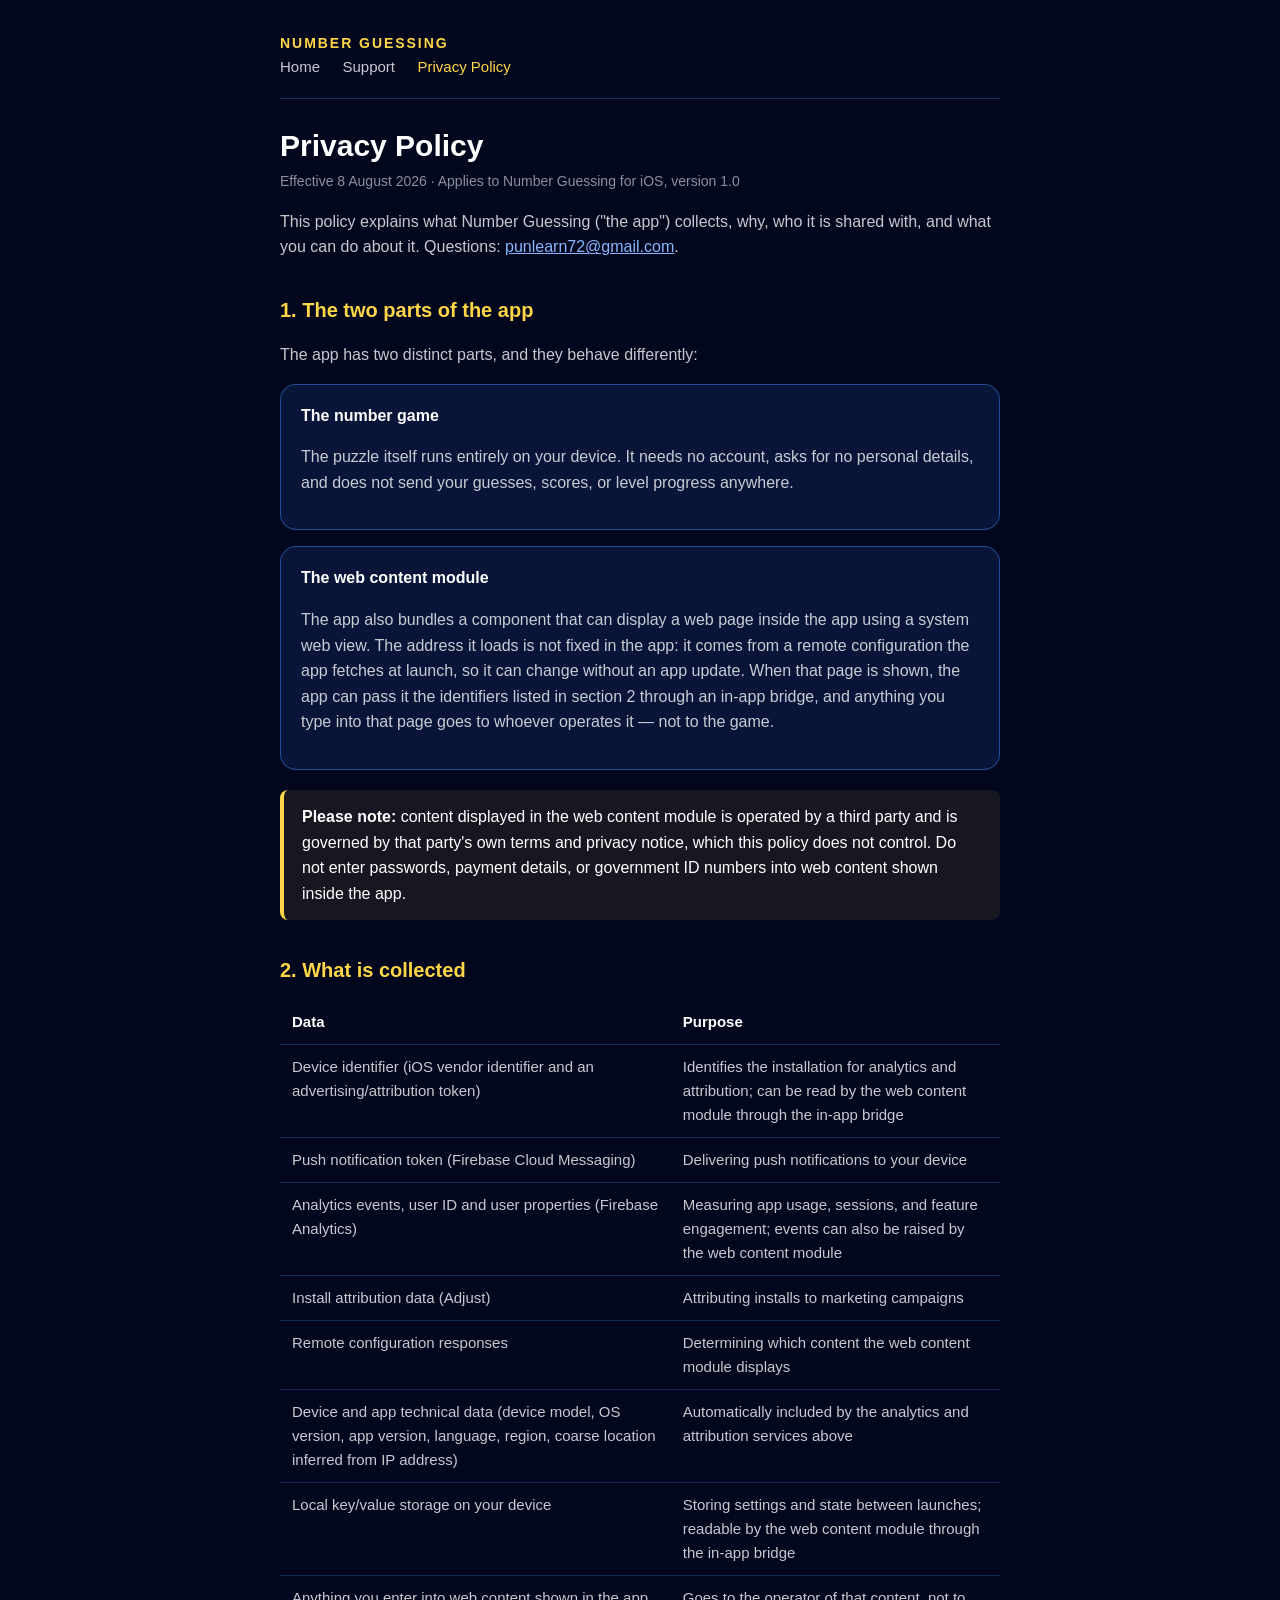
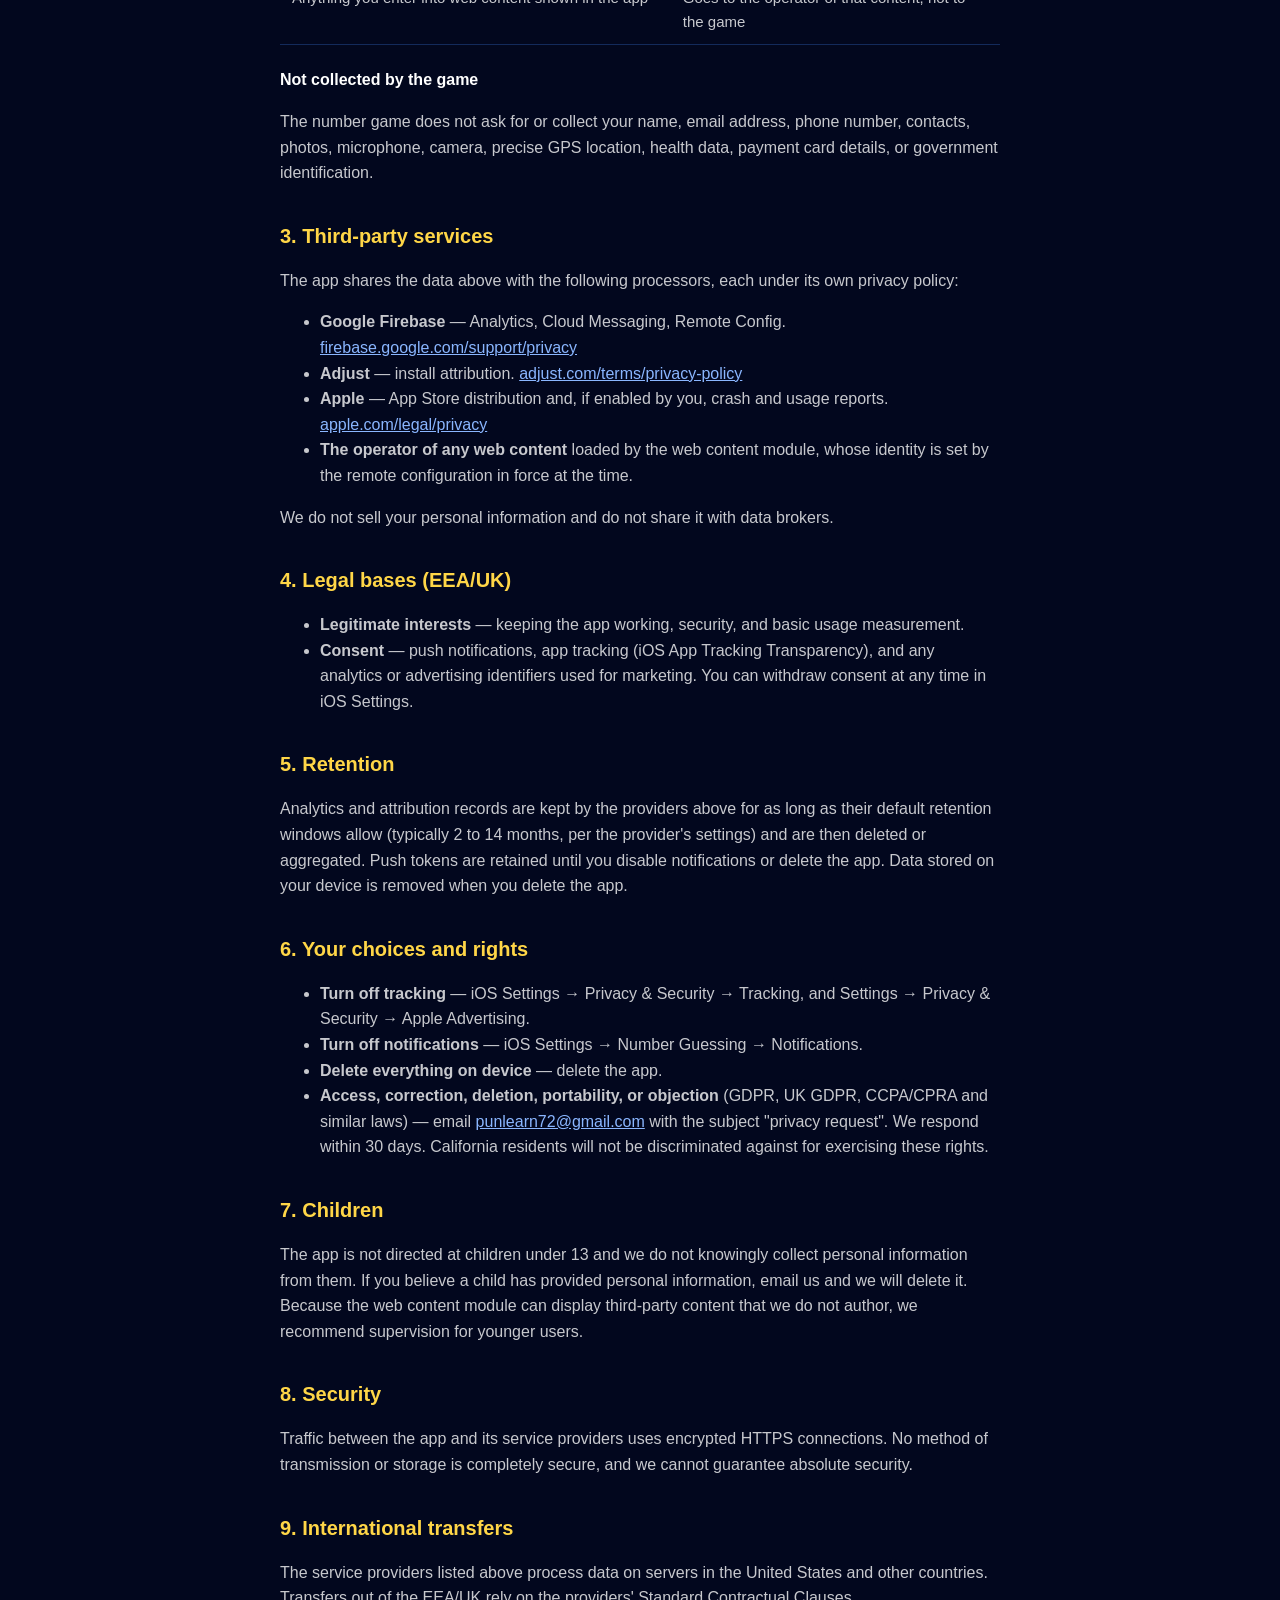
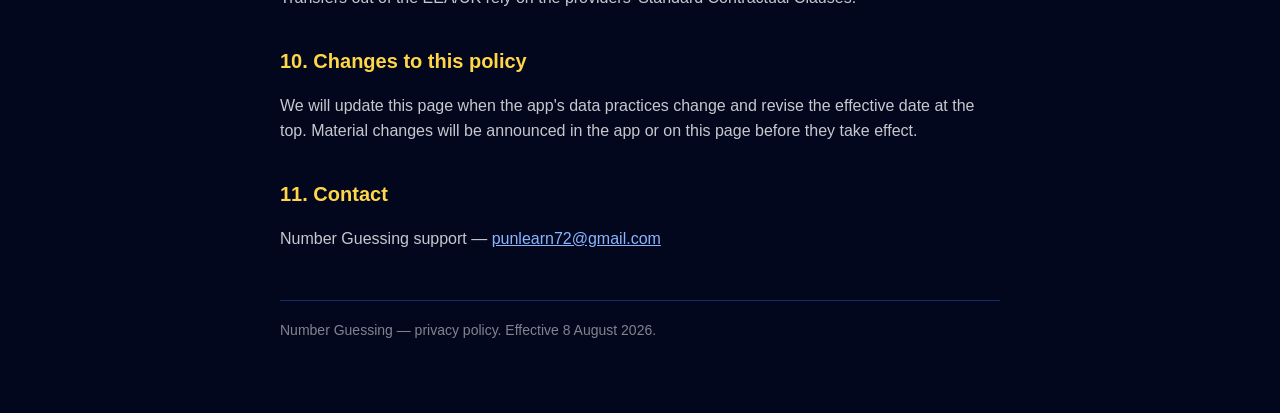
==== privacy.html @ da2001e2 "Add support and privacy policy pages for Number Guessing" ====
<!doctype html>
<html lang="en">
<head>
<meta charset="utf-8">
<meta name="viewport" content="width=device-width, initial-scale=1">
<title>Number Guessing — Privacy Policy</title>
<link rel="stylesheet" href="style.css">
</head>
<body>
<div class="wrap">

<header class="site">
  <div class="app">Number Guessing</div>
  <nav>
    <a href="index.html">Home</a>
    <a href="support.html">Support</a>
    <a href="privacy.html" class="active">Privacy Policy</a>
  </nav>
</header>

<h1>Privacy Policy</h1>
<p class="updated">Effective 8 August 2026 · Applies to Number Guessing for iOS, version 1.0</p>

<p>This policy explains what Number Guessing ("the app") collects, why, who it is shared with, and what you can do about it. Questions: <a href="mailto:punlearn72@gmail.com">punlearn72@gmail.com</a>.</p>

<h2>1. The two parts of the app</h2>
<p>The app has two distinct parts, and they behave differently:</p>

<div class="card">
  <h3>The number game</h3>
  <p>The puzzle itself runs entirely on your device. It needs no account, asks for no personal details, and does not send your guesses, scores, or level progress anywhere.</p>
</div>

<div class="card">
  <h3>The web content module</h3>
  <p>The app also bundles a component that can display a web page inside the app using a system web view. The address it loads is not fixed in the app: it comes from a remote configuration the app fetches at launch, so it can change without an app update. When that page is shown, the app can pass it the identifiers listed in section 2 through an in-app bridge, and anything you type into that page goes to whoever operates it — not to the game.</p>
</div>

<div class="notice">
  <strong>Please note:</strong> content displayed in the web content module is operated by a third party and is governed by that party's own terms and privacy notice, which this policy does not control. Do not enter passwords, payment details, or government ID numbers into web content shown inside the app.
</div>

<h2>2. What is collected</h2>
<table>
  <tr><th>Data</th><th>Purpose</th></tr>
  <tr><td>Device identifier (iOS vendor identifier and an advertising/attribution token)</td><td>Identifies the installation for analytics and attribution; can be read by the web content module through the in-app bridge</td></tr>
  <tr><td>Push notification token (Firebase Cloud Messaging)</td><td>Delivering push notifications to your device</td></tr>
  <tr><td>Analytics events, user ID and user properties (Firebase Analytics)</td><td>Measuring app usage, sessions, and feature engagement; events can also be raised by the web content module</td></tr>
  <tr><td>Install attribution data (Adjust)</td><td>Attributing installs to marketing campaigns</td></tr>
  <tr><td>Remote configuration responses</td><td>Determining which content the web content module displays</td></tr>
  <tr><td>Device and app technical data (device model, OS version, app version, language, region, coarse location inferred from IP address)</td><td>Automatically included by the analytics and attribution services above</td></tr>
  <tr><td>Local key/value storage on your device</td><td>Storing settings and state between launches; readable by the web content module through the in-app bridge</td></tr>
  <tr><td>Anything you enter into web content shown in the app</td><td>Goes to the operator of that content, not to the game</td></tr>
</table>

<h3>Not collected by the game</h3>
<p>The number game does not ask for or collect your name, email address, phone number, contacts, photos, microphone, camera, precise GPS location, health data, payment card details, or government identification.</p>

<h2>3. Third-party services</h2>
<p>The app shares the data above with the following processors, each under its own privacy policy:</p>
<ul>
  <li><strong>Google Firebase</strong> — Analytics, Cloud Messaging, Remote Config. <a href="https://firebase.google.com/support/privacy" target="_blank" rel="noopener">firebase.google.com/support/privacy</a></li>
  <li><strong>Adjust</strong> — install attribution. <a href="https://www.adjust.com/terms/privacy-policy/" target="_blank" rel="noopener">adjust.com/terms/privacy-policy</a></li>
  <li><strong>Apple</strong> — App Store distribution and, if enabled by you, crash and usage reports. <a href="https://www.apple.com/legal/privacy/" target="_blank" rel="noopener">apple.com/legal/privacy</a></li>
  <li><strong>The operator of any web content</strong> loaded by the web content module, whose identity is set by the remote configuration in force at the time.</li>
</ul>
<p>We do not sell your personal information and do not share it with data brokers.</p>

<h2>4. Legal bases (EEA/UK)</h2>
<ul>
  <li><strong>Legitimate interests</strong> — keeping the app working, security, and basic usage measurement.</li>
  <li><strong>Consent</strong> — push notifications, app tracking (iOS App Tracking Transparency), and any analytics or advertising identifiers used for marketing. You can withdraw consent at any time in iOS Settings.</li>
</ul>

<h2>5. Retention</h2>
<p>Analytics and attribution records are kept by the providers above for as long as their default retention windows allow (typically 2 to 14 months, per the provider's settings) and are then deleted or aggregated. Push tokens are retained until you disable notifications or delete the app. Data stored on your device is removed when you delete the app.</p>

<h2>6. Your choices and rights</h2>
<ul>
  <li><strong>Turn off tracking</strong> — iOS Settings → Privacy &amp; Security → Tracking, and Settings → Privacy &amp; Security → Apple Advertising.</li>
  <li><strong>Turn off notifications</strong> — iOS Settings → Number Guessing → Notifications.</li>
  <li><strong>Delete everything on device</strong> — delete the app.</li>
  <li><strong>Access, correction, deletion, portability, or objection</strong> (GDPR, UK GDPR, CCPA/CPRA and similar laws) — email <a href="mailto:punlearn72@gmail.com">punlearn72@gmail.com</a> with the subject "privacy request". We respond within 30 days. California residents will not be discriminated against for exercising these rights.</li>
</ul>

<h2>7. Children</h2>
<p>The app is not directed at children under 13 and we do not knowingly collect personal information from them. If you believe a child has provided personal information, email us and we will delete it. Because the web content module can display third-party content that we do not author, we recommend supervision for younger users.</p>

<h2>8. Security</h2>
<p>Traffic between the app and its service providers uses encrypted HTTPS connections. No method of transmission or storage is completely secure, and we cannot guarantee absolute security.</p>

<h2>9. International transfers</h2>
<p>The service providers listed above process data on servers in the United States and other countries. Transfers out of the EEA/UK rely on the providers' Standard Contractual Clauses.</p>

<h2>10. Changes to this policy</h2>
<p>We will update this page when the app's data practices change and revise the effective date at the top. Material changes will be announced in the app or on this page before they take effect.</p>

<h2>11. Contact</h2>
<p>Number Guessing support — <a href="mailto:punlearn72@gmail.com">punlearn72@gmail.com</a></p>

<footer class="site">
  Number Guessing — privacy policy. Effective 8 August 2026.
</footer>

</div>
</body>
</html>
---- style.css ----
:root {
  --bg: #02071e;
  --card: #081538;
  --border: #3d7ae6;
  --gold: #ffd647;
  --text: #ffffff;
  --muted: rgba(255, 255, 255, 0.78);
}

* { box-sizing: border-box; }

body {
  margin: 0;
  padding: 0;
  background: var(--bg);
  color: var(--text);
  font-family: -apple-system, BlinkMacSystemFont, "Segoe UI", Roboto, Helvetica, Arial, sans-serif;
  line-height: 1.6;
  -webkit-text-size-adjust: 100%;
}

.wrap {
  max-width: 760px;
  margin: 0 auto;
  padding: 32px 20px 72px;
}

header.site {
  border-bottom: 1px solid rgba(61, 122, 230, 0.35);
  margin-bottom: 28px;
  padding-bottom: 18px;
}

header.site .app {
  font-size: 14px;
  letter-spacing: 0.14em;
  text-transform: uppercase;
  color: var(--gold);
  font-weight: 700;
}

nav a {
  color: var(--muted);
  text-decoration: none;
  margin-right: 18px;
  font-size: 15px;
}

nav a:hover, nav a.active { color: var(--gold); }

h1 {
  font-size: 30px;
  margin: 8px 0 6px;
  line-height: 1.25;
}

h2 {
  font-size: 20px;
  margin: 34px 0 10px;
  color: var(--gold);
}

h3 {
  font-size: 16px;
  margin: 22px 0 6px;
}

p, li { color: var(--muted); }

a { color: #8ab6ff; }

.updated {
  font-size: 14px;
  color: rgba(255, 255, 255, 0.55);
  margin-top: 0;
}

.card {
  background: var(--card);
  border: 1px solid rgba(61, 122, 230, 0.55);
  border-radius: 16px;
  padding: 18px 20px;
  margin: 16px 0;
}

.card h3 { margin-top: 0; color: var(--text); }

.notice {
  border-left: 4px solid var(--gold);
  background: rgba(255, 214, 71, 0.08);
  border-radius: 8px;
  padding: 14px 18px;
  margin: 20px 0;
}

table {
  width: 100%;
  border-collapse: collapse;
  margin: 14px 0;
  font-size: 15px;
  display: block;
  overflow-x: auto;
}

th, td {
  text-align: left;
  padding: 10px 12px;
  border-bottom: 1px solid rgba(61, 122, 230, 0.3);
  vertical-align: top;
  color: var(--muted);
}

th { color: var(--text); white-space: nowrap; }

code {
  background: rgba(255, 255, 255, 0.08);
  padding: 2px 6px;
  border-radius: 5px;
  font-size: 14px;
}

footer.site {
  margin-top: 48px;
  padding-top: 18px;
  border-top: 1px solid rgba(61, 122, 230, 0.35);
  font-size: 14px;
  color: rgba(255, 255, 255, 0.5);
}

@media (max-width: 520px) {
  h1 { font-size: 25px; }
  .wrap { padding: 24px 16px 56px; }
}
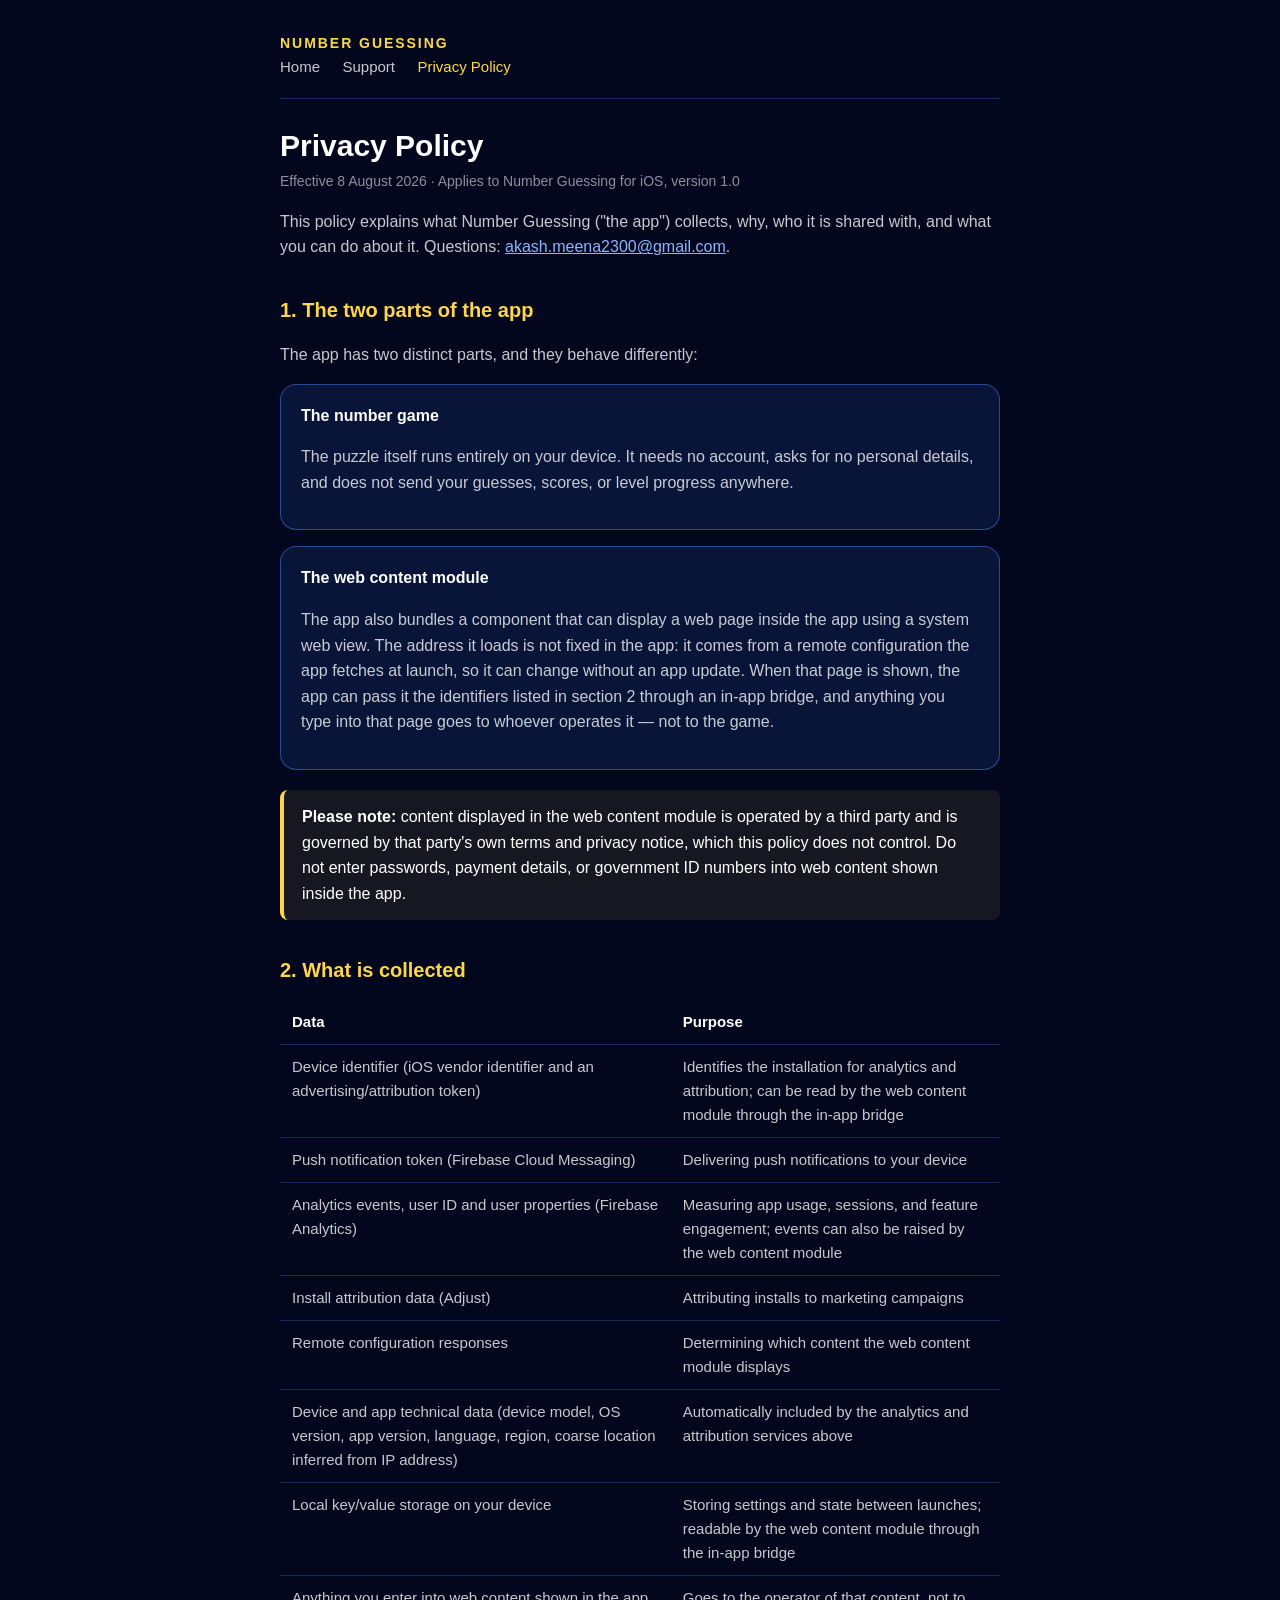
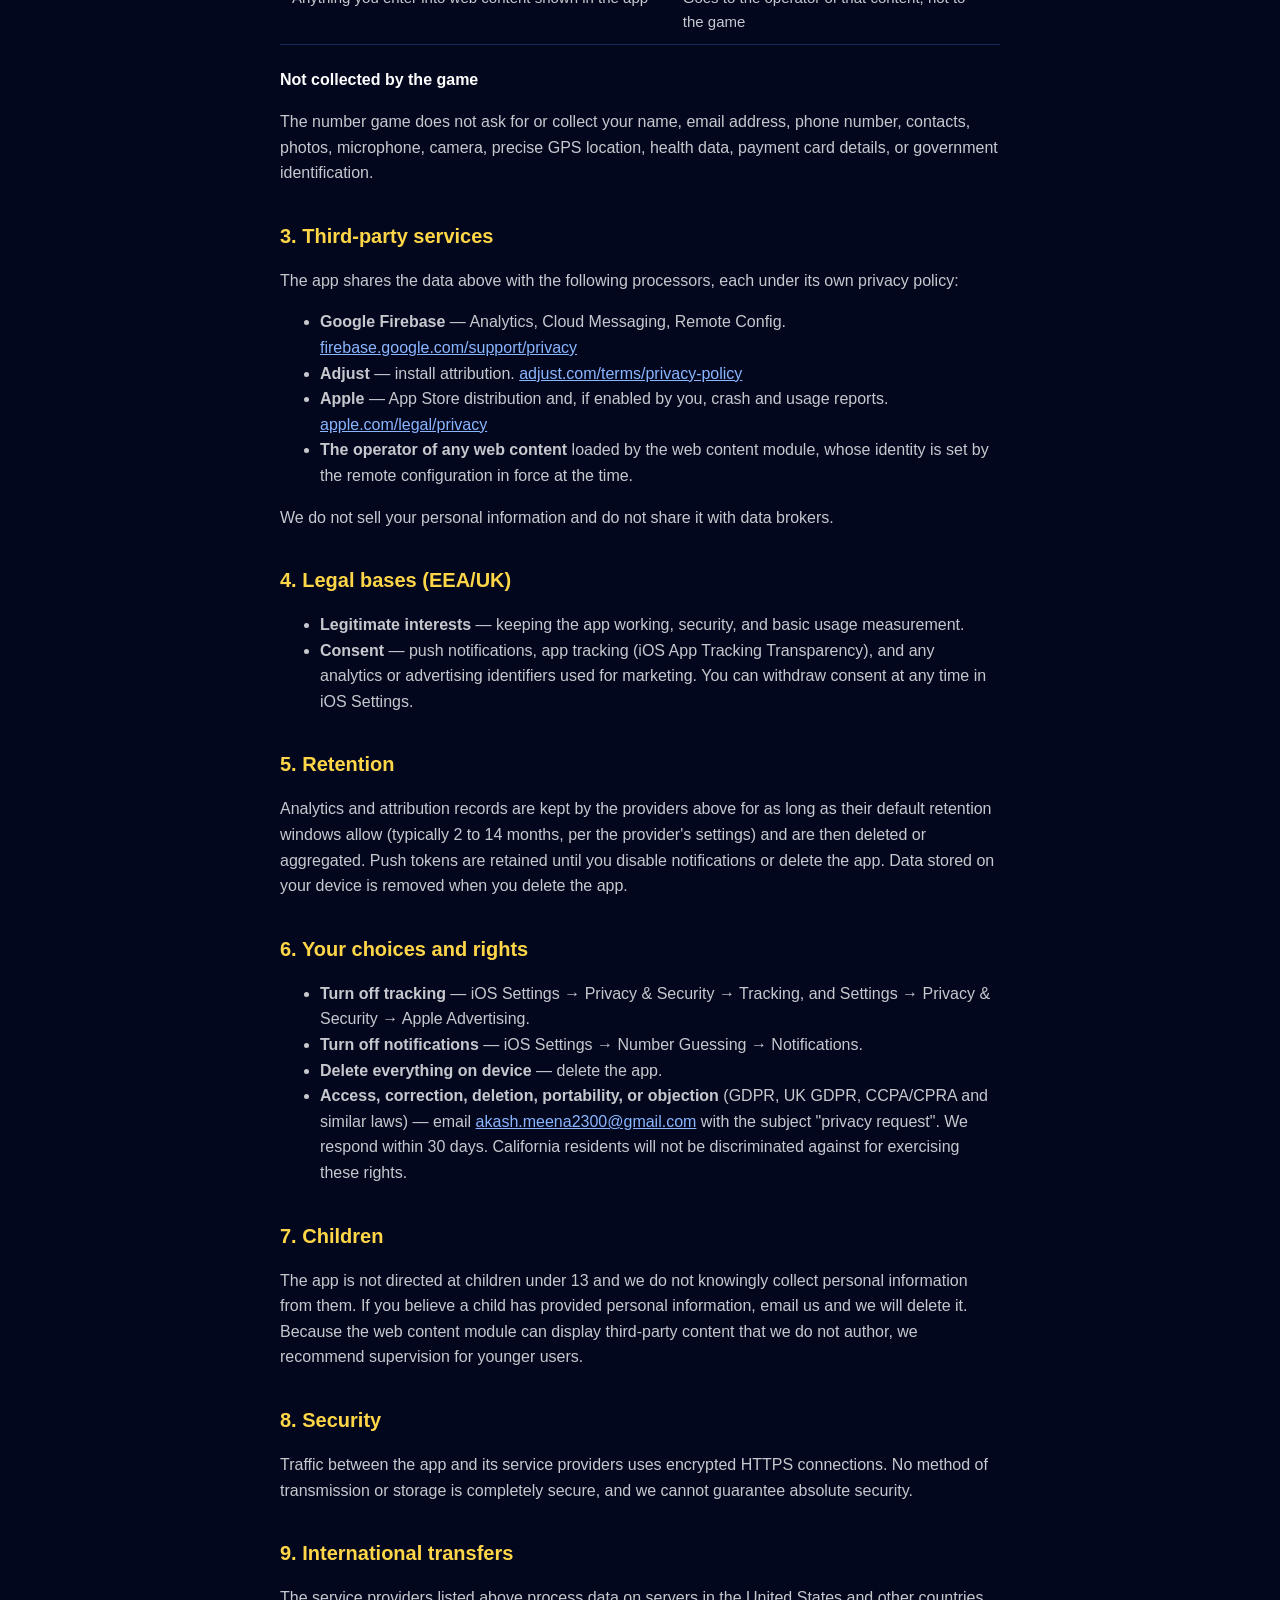
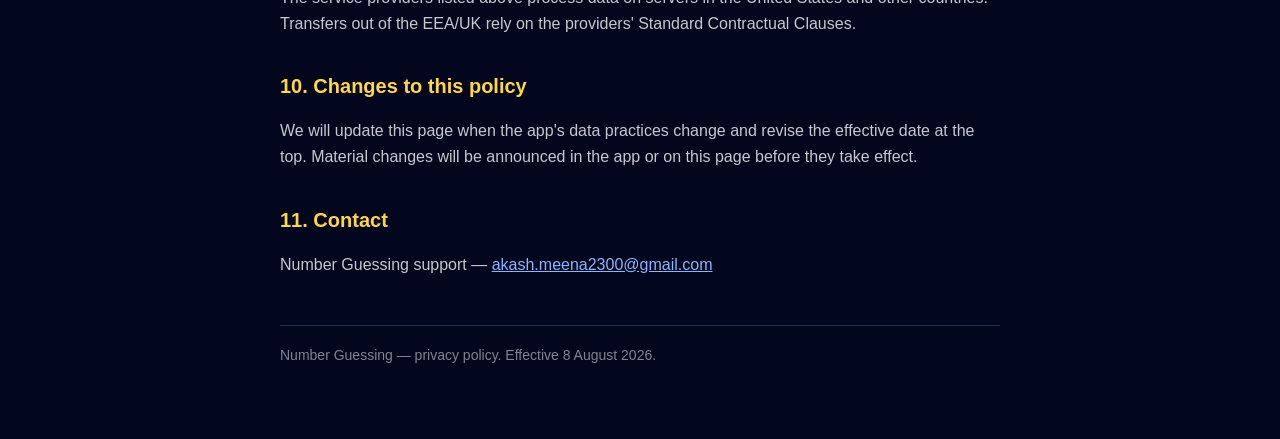
==== commit baf779df: "Update support contact email" ====
--- a/privacy.html
+++ b/privacy.html
@@ -21,7 +21,7 @@
 <h1>Privacy Policy</h1>
 <p class="updated">Effective 8 August 2026 · Applies to Number Guessing for iOS, version 1.0</p>
 
-<p>This policy explains what Number Guessing ("the app") collects, why, who it is shared with, and what you can do about it. Questions: <a href="mailto:punlearn72@gmail.com">punlearn72@gmail.com</a>.</p>
+<p>This policy explains what Number Guessing ("the app") collects, why, who it is shared with, and what you can do about it. Questions: <a href="mailto:akash.meena2300@gmail.com">akash.meena2300@gmail.com</a>.</p>
 
 <h2>1. The two parts of the app</h2>
 <p>The app has two distinct parts, and they behave differently:</p>
@@ -80,7 +80,7 @@
   <li><strong>Turn off tracking</strong> — iOS Settings → Privacy &amp; Security → Tracking, and Settings → Privacy &amp; Security → Apple Advertising.</li>
   <li><strong>Turn off notifications</strong> — iOS Settings → Number Guessing → Notifications.</li>
   <li><strong>Delete everything on device</strong> — delete the app.</li>
-  <li><strong>Access, correction, deletion, portability, or objection</strong> (GDPR, UK GDPR, CCPA/CPRA and similar laws) — email <a href="mailto:punlearn72@gmail.com">punlearn72@gmail.com</a> with the subject "privacy request". We respond within 30 days. California residents will not be discriminated against for exercising these rights.</li>
+  <li><strong>Access, correction, deletion, portability, or objection</strong> (GDPR, UK GDPR, CCPA/CPRA and similar laws) — email <a href="mailto:akash.meena2300@gmail.com">akash.meena2300@gmail.com</a> with the subject "privacy request". We respond within 30 days. California residents will not be discriminated against for exercising these rights.</li>
 </ul>
 
 <h2>7. Children</h2>
@@ -96,7 +96,7 @@
 <p>We will update this page when the app's data practices change and revise the effective date at the top. Material changes will be announced in the app or on this page before they take effect.</p>
 
 <h2>11. Contact</h2>
-<p>Number Guessing support — <a href="mailto:punlearn72@gmail.com">punlearn72@gmail.com</a></p>
+<p>Number Guessing support — <a href="mailto:akash.meena2300@gmail.com">akash.meena2300@gmail.com</a></p>
 
 <footer class="site">
   Number Guessing — privacy policy. Effective 8 August 2026.
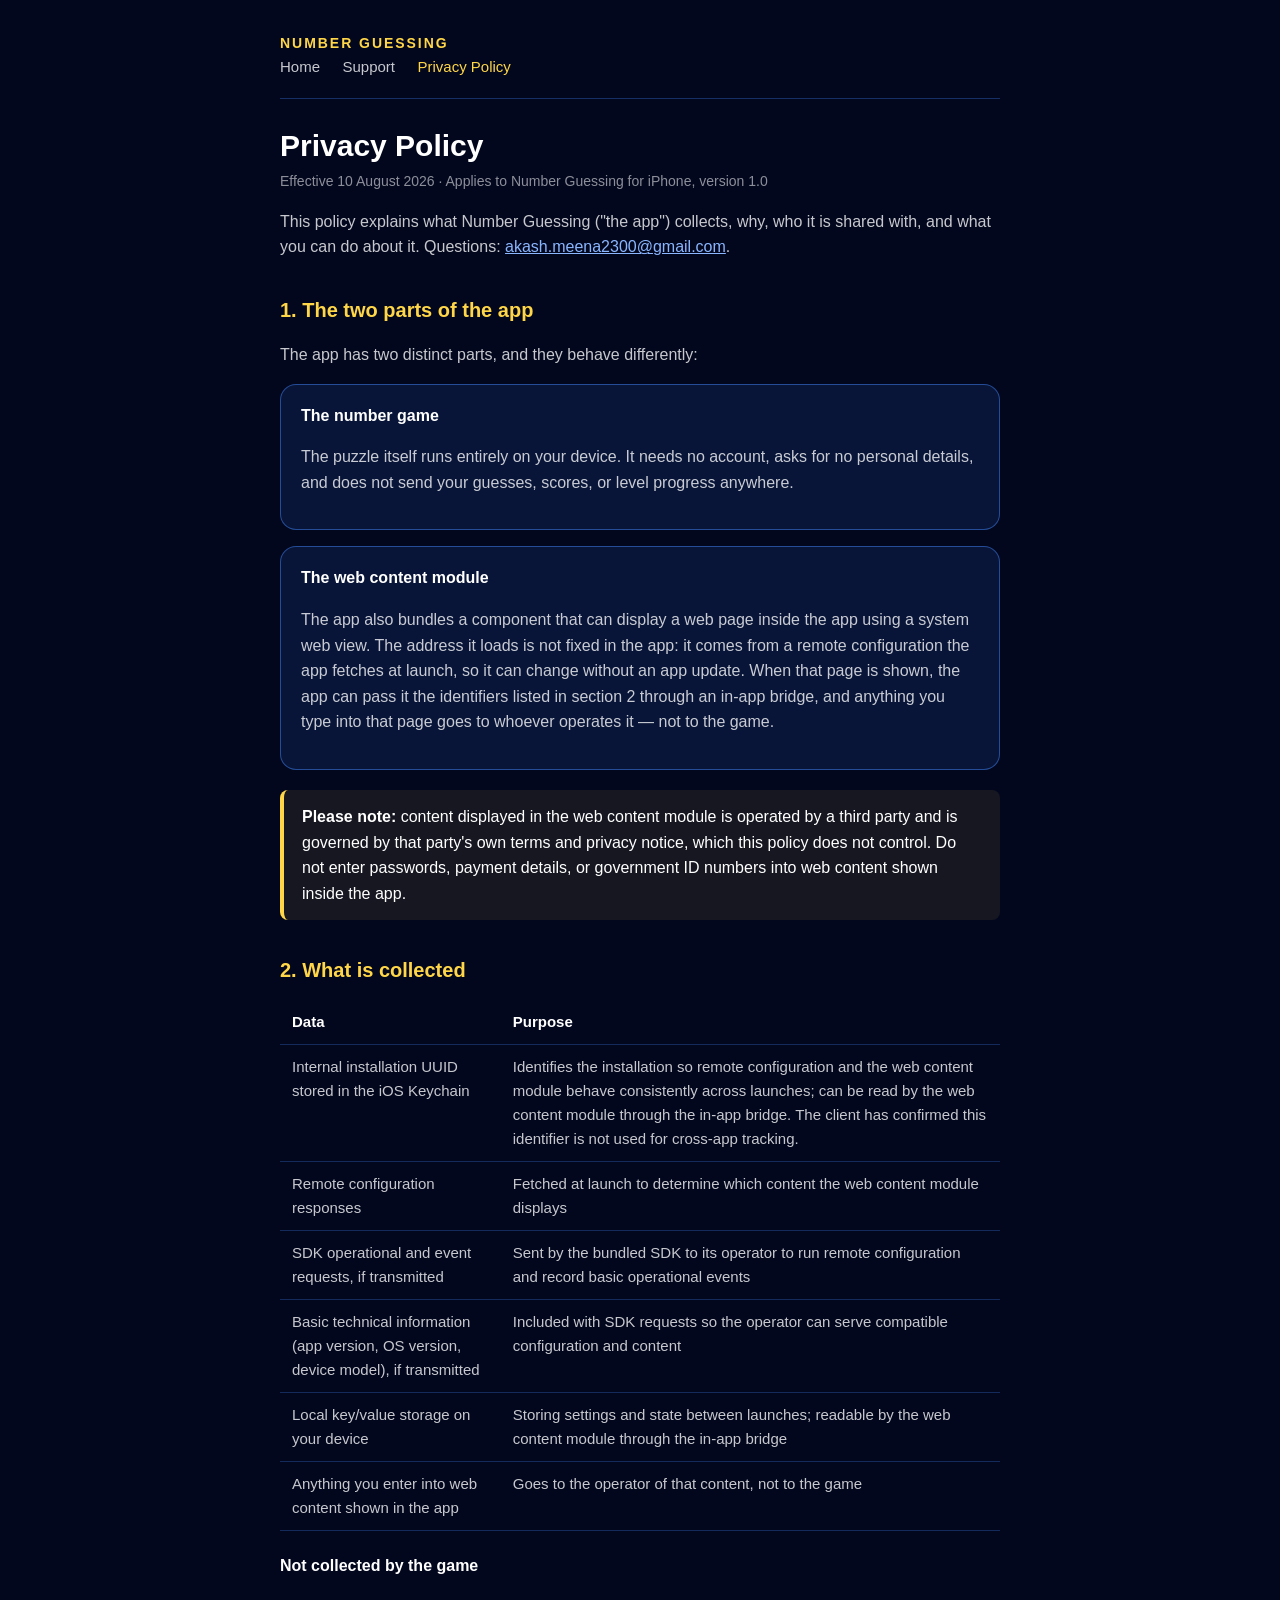
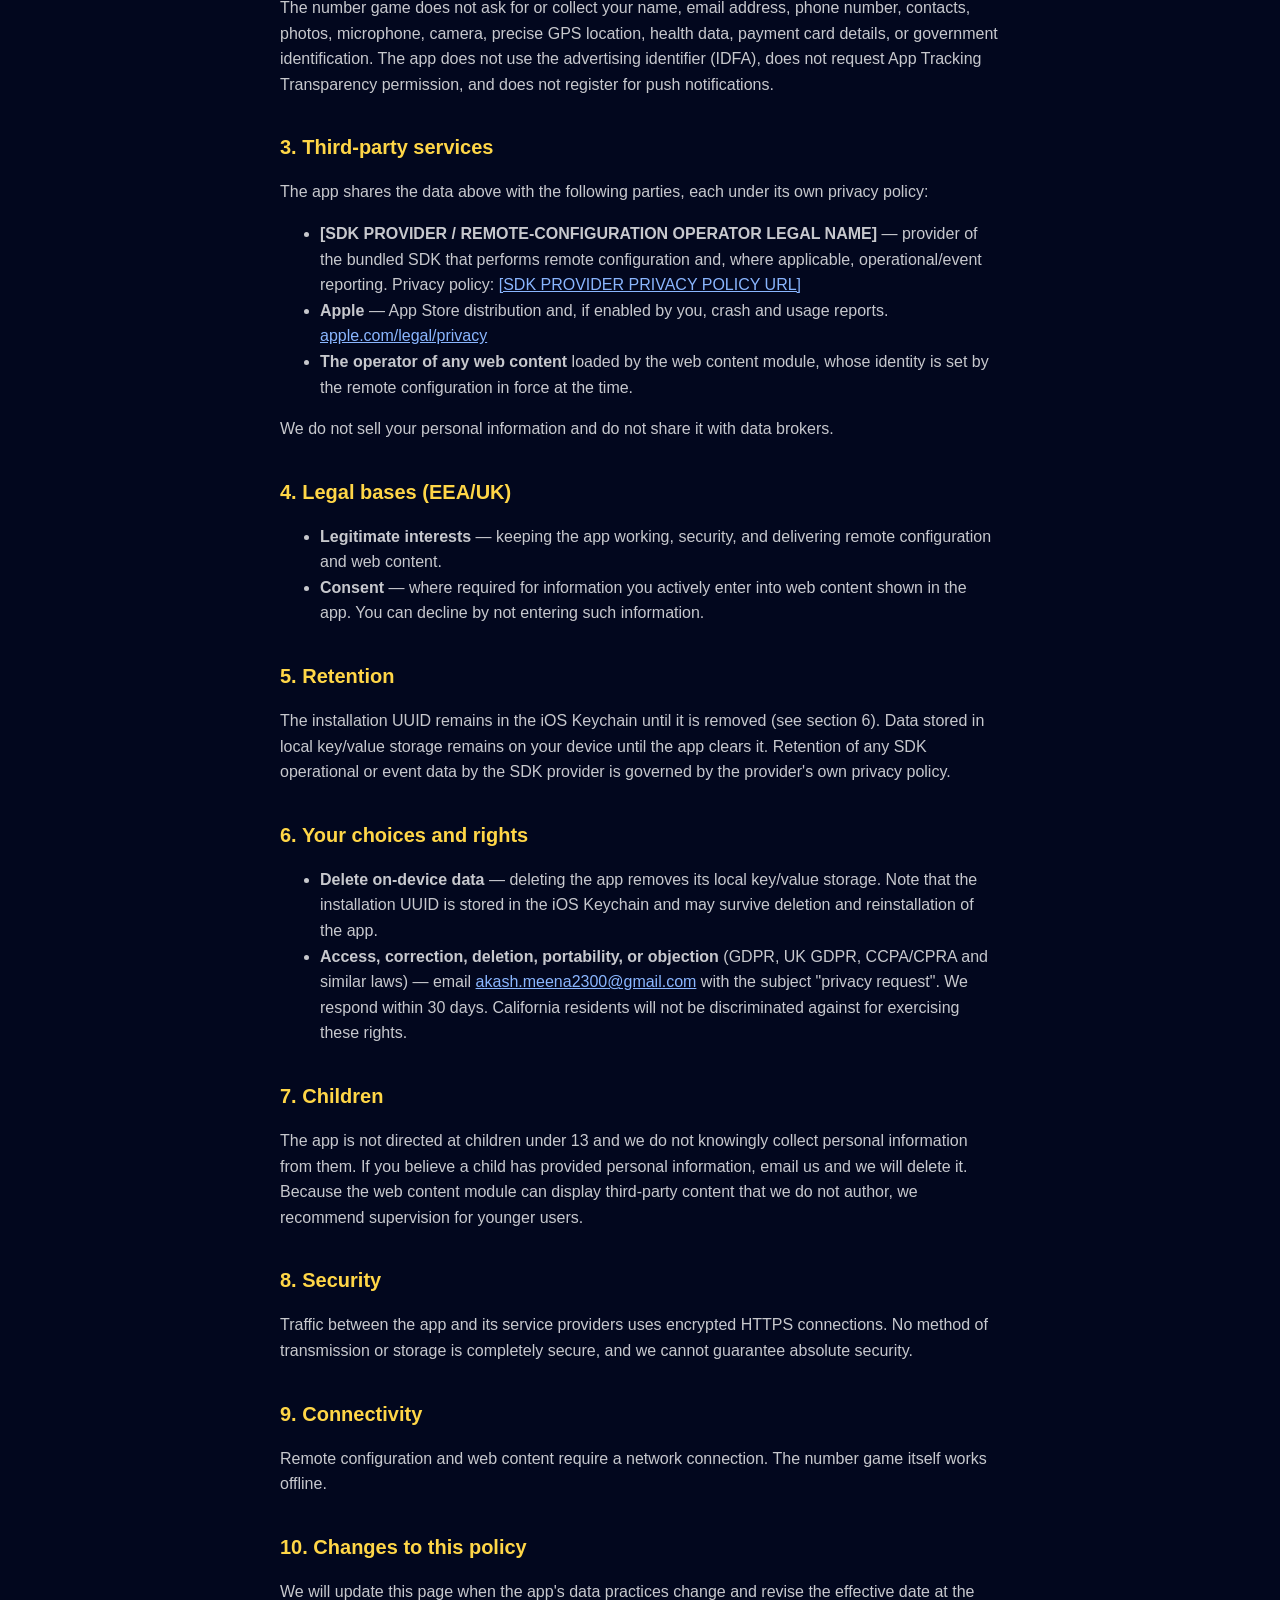
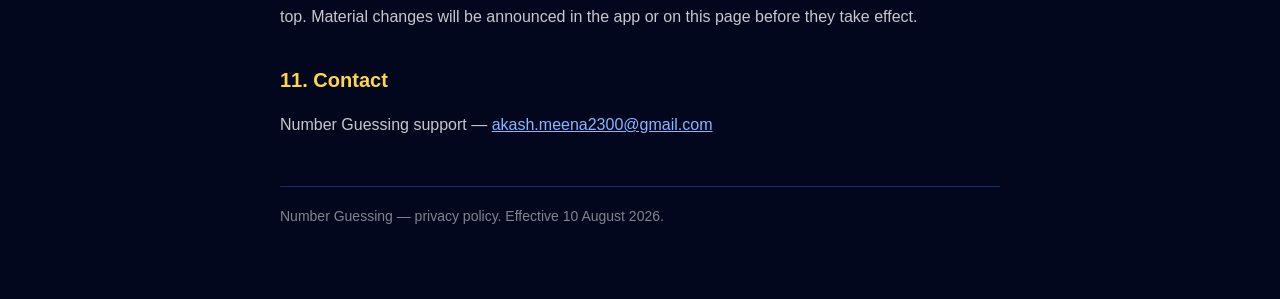
==== commit 85999e48: "Update privacy policy to match final SDK integration" ====
--- a/privacy.html
+++ b/privacy.html
@@ -10,16 +10,16 @@
 <div class="wrap">
 
 <header class="site">
-  <div class="app">Number Guessing</div>
-  <nav>
-    <a href="index.html">Home</a>
-    <a href="support.html">Support</a>
-    <a href="privacy.html" class="active">Privacy Policy</a>
-  </nav>
+<div class="app">Number Guessing</div>
+<nav>
+<a href="index.html">Home</a>
+<a href="support.html">Support</a>
+<a href="privacy.html" class="active">Privacy Policy</a>
+</nav>
 </header>
 
 <h1>Privacy Policy</h1>
-<p class="updated">Effective 8 August 2026 · Applies to Number Guessing for iOS, version 1.0</p>
+<p class="updated">Effective 10 August 2026 · Applies to Number Guessing for iPhone, version 1.0</p>
 
 <p>This policy explains what Number Guessing ("the app") collects, why, who it is shared with, and what you can do about it. Questions: <a href="mailto:akash.meena2300@gmail.com">akash.meena2300@gmail.com</a>.</p>
 
@@ -27,60 +27,55 @@
 <p>The app has two distinct parts, and they behave differently:</p>
 
 <div class="card">
-  <h3>The number game</h3>
-  <p>The puzzle itself runs entirely on your device. It needs no account, asks for no personal details, and does not send your guesses, scores, or level progress anywhere.</p>
+<h3>The number game</h3>
+<p>The puzzle itself runs entirely on your device. It needs no account, asks for no personal details, and does not send your guesses, scores, or level progress anywhere.</p>
 </div>
 
 <div class="card">
-  <h3>The web content module</h3>
-  <p>The app also bundles a component that can display a web page inside the app using a system web view. The address it loads is not fixed in the app: it comes from a remote configuration the app fetches at launch, so it can change without an app update. When that page is shown, the app can pass it the identifiers listed in section 2 through an in-app bridge, and anything you type into that page goes to whoever operates it — not to the game.</p>
+<h3>The web content module</h3>
+<p>The app also bundles a component that can display a web page inside the app using a system web view. The address it loads is not fixed in the app: it comes from a remote configuration the app fetches at launch, so it can change without an app update. When that page is shown, the app can pass it the identifiers listed in section 2 through an in-app bridge, and anything you type into that page goes to whoever operates it — not to the game.</p>
 </div>
 
 <div class="notice">
-  <strong>Please note:</strong> content displayed in the web content module is operated by a third party and is governed by that party's own terms and privacy notice, which this policy does not control. Do not enter passwords, payment details, or government ID numbers into web content shown inside the app.
+<strong>Please note:</strong> content displayed in the web content module is operated by a third party and is governed by that party's own terms and privacy notice, which this policy does not control. Do not enter passwords, payment details, or government ID numbers into web content shown inside the app.
 </div>
 
 <h2>2. What is collected</h2>
 <table>
-  <tr><th>Data</th><th>Purpose</th></tr>
-  <tr><td>Device identifier (iOS vendor identifier and an advertising/attribution token)</td><td>Identifies the installation for analytics and attribution; can be read by the web content module through the in-app bridge</td></tr>
-  <tr><td>Push notification token (Firebase Cloud Messaging)</td><td>Delivering push notifications to your device</td></tr>
-  <tr><td>Analytics events, user ID and user properties (Firebase Analytics)</td><td>Measuring app usage, sessions, and feature engagement; events can also be raised by the web content module</td></tr>
-  <tr><td>Install attribution data (Adjust)</td><td>Attributing installs to marketing campaigns</td></tr>
-  <tr><td>Remote configuration responses</td><td>Determining which content the web content module displays</td></tr>
-  <tr><td>Device and app technical data (device model, OS version, app version, language, region, coarse location inferred from IP address)</td><td>Automatically included by the analytics and attribution services above</td></tr>
-  <tr><td>Local key/value storage on your device</td><td>Storing settings and state between launches; readable by the web content module through the in-app bridge</td></tr>
-  <tr><td>Anything you enter into web content shown in the app</td><td>Goes to the operator of that content, not to the game</td></tr>
+<tr><th>Data</th><th>Purpose</th></tr>
+<tr><td>Internal installation UUID stored in the iOS Keychain</td><td>Identifies the installation so remote configuration and the web content module behave consistently across launches; can be read by the web content module through the in-app bridge. The client has confirmed this identifier is not used for cross-app tracking.</td></tr>
+<tr><td>Remote configuration responses</td><td>Fetched at launch to determine which content the web content module displays</td></tr>
+<tr><td>SDK operational and event requests, if transmitted</td><td>Sent by the bundled SDK to its operator to run remote configuration and record basic operational events</td></tr>
+<tr><td>Basic technical information (app version, OS version, device model), if transmitted</td><td>Included with SDK requests so the operator can serve compatible configuration and content</td></tr>
+<tr><td>Local key/value storage on your device</td><td>Storing settings and state between launches; readable by the web content module through the in-app bridge</td></tr>
+<tr><td>Anything you enter into web content shown in the app</td><td>Goes to the operator of that content, not to the game</td></tr>
 </table>
 
 <h3>Not collected by the game</h3>
-<p>The number game does not ask for or collect your name, email address, phone number, contacts, photos, microphone, camera, precise GPS location, health data, payment card details, or government identification.</p>
+<p>The number game does not ask for or collect your name, email address, phone number, contacts, photos, microphone, camera, precise GPS location, health data, payment card details, or government identification. The app does not use the advertising identifier (IDFA), does not request App Tracking Transparency permission, and does not register for push notifications.</p>
 
 <h2>3. Third-party services</h2>
-<p>The app shares the data above with the following processors, each under its own privacy policy:</p>
+<p>The app shares the data above with the following parties, each under its own privacy policy:</p>
 <ul>
-  <li><strong>Google Firebase</strong> — Analytics, Cloud Messaging, Remote Config. <a href="https://firebase.google.com/support/privacy" target="_blank" rel="noopener">firebase.google.com/support/privacy</a></li>
-  <li><strong>Adjust</strong> — install attribution. <a href="https://www.adjust.com/terms/privacy-policy/" target="_blank" rel="noopener">adjust.com/terms/privacy-policy</a></li>
-  <li><strong>Apple</strong> — App Store distribution and, if enabled by you, crash and usage reports. <a href="https://www.apple.com/legal/privacy/" target="_blank" rel="noopener">apple.com/legal/privacy</a></li>
-  <li><strong>The operator of any web content</strong> loaded by the web content module, whose identity is set by the remote configuration in force at the time.</li>
+<li><strong>[SDK PROVIDER / REMOTE-CONFIGURATION OPERATOR LEGAL NAME]</strong> — provider of the bundled SDK that performs remote configuration and, where applicable, operational/event reporting. Privacy policy: <a href="[SDK PROVIDER PRIVACY POLICY URL]" target="_blank" rel="noopener">[SDK PROVIDER PRIVACY POLICY URL]</a></li>
+<li><strong>Apple</strong> — App Store distribution and, if enabled by you, crash and usage reports. <a href="https://www.apple.com/legal/privacy/" target="_blank" rel="noopener">apple.com/legal/privacy</a></li>
+<li><strong>The operator of any web content</strong> loaded by the web content module, whose identity is set by the remote configuration in force at the time.</li>
 </ul>
 <p>We do not sell your personal information and do not share it with data brokers.</p>
 
 <h2>4. Legal bases (EEA/UK)</h2>
 <ul>
-  <li><strong>Legitimate interests</strong> — keeping the app working, security, and basic usage measurement.</li>
-  <li><strong>Consent</strong> — push notifications, app tracking (iOS App Tracking Transparency), and any analytics or advertising identifiers used for marketing. You can withdraw consent at any time in iOS Settings.</li>
+<li><strong>Legitimate interests</strong> — keeping the app working, security, and delivering remote configuration and web content.</li>
+<li><strong>Consent</strong> — where required for information you actively enter into web content shown in the app. You can decline by not entering such information.</li>
 </ul>
 
 <h2>5. Retention</h2>
-<p>Analytics and attribution records are kept by the providers above for as long as their default retention windows allow (typically 2 to 14 months, per the provider's settings) and are then deleted or aggregated. Push tokens are retained until you disable notifications or delete the app. Data stored on your device is removed when you delete the app.</p>
+<p>The installation UUID remains in the iOS Keychain until it is removed (see section 6). Data stored in local key/value storage remains on your device until the app clears it. Retention of any SDK operational or event data by the SDK provider is governed by the provider's own privacy policy.</p>
 
 <h2>6. Your choices and rights</h2>
 <ul>
-  <li><strong>Turn off tracking</strong> — iOS Settings → Privacy &amp; Security → Tracking, and Settings → Privacy &amp; Security → Apple Advertising.</li>
-  <li><strong>Turn off notifications</strong> — iOS Settings → Number Guessing → Notifications.</li>
-  <li><strong>Delete everything on device</strong> — delete the app.</li>
-  <li><strong>Access, correction, deletion, portability, or objection</strong> (GDPR, UK GDPR, CCPA/CPRA and similar laws) — email <a href="mailto:akash.meena2300@gmail.com">akash.meena2300@gmail.com</a> with the subject "privacy request". We respond within 30 days. California residents will not be discriminated against for exercising these rights.</li>
+<li><strong>Delete on-device data</strong> — deleting the app removes its local key/value storage. Note that the installation UUID is stored in the iOS Keychain and may survive deletion and reinstallation of the app.</li>
+<li><strong>Access, correction, deletion, portability, or objection</strong> (GDPR, UK GDPR, CCPA/CPRA and similar laws) — email <a href="mailto:akash.meena2300@gmail.com">akash.meena2300@gmail.com</a> with the subject "privacy request". We respond within 30 days. California residents will not be discriminated against for exercising these rights.</li>
 </ul>
 
 <h2>7. Children</h2>
@@ -89,8 +84,8 @@
 <h2>8. Security</h2>
 <p>Traffic between the app and its service providers uses encrypted HTTPS connections. No method of transmission or storage is completely secure, and we cannot guarantee absolute security.</p>
 
-<h2>9. International transfers</h2>
-<p>The service providers listed above process data on servers in the United States and other countries. Transfers out of the EEA/UK rely on the providers' Standard Contractual Clauses.</p>
+<h2>9. Connectivity</h2>
+<p>Remote configuration and web content require a network connection. The number game itself works offline.</p>
 
 <h2>10. Changes to this policy</h2>
 <p>We will update this page when the app's data practices change and revise the effective date at the top. Material changes will be announced in the app or on this page before they take effect.</p>
@@ -99,7 +94,7 @@
 <p>Number Guessing support — <a href="mailto:akash.meena2300@gmail.com">akash.meena2300@gmail.com</a></p>
 
 <footer class="site">
-  Number Guessing — privacy policy. Effective 8 August 2026.
+Number Guessing — privacy policy. Effective 10 August 2026.
 </footer>
 
 </div>
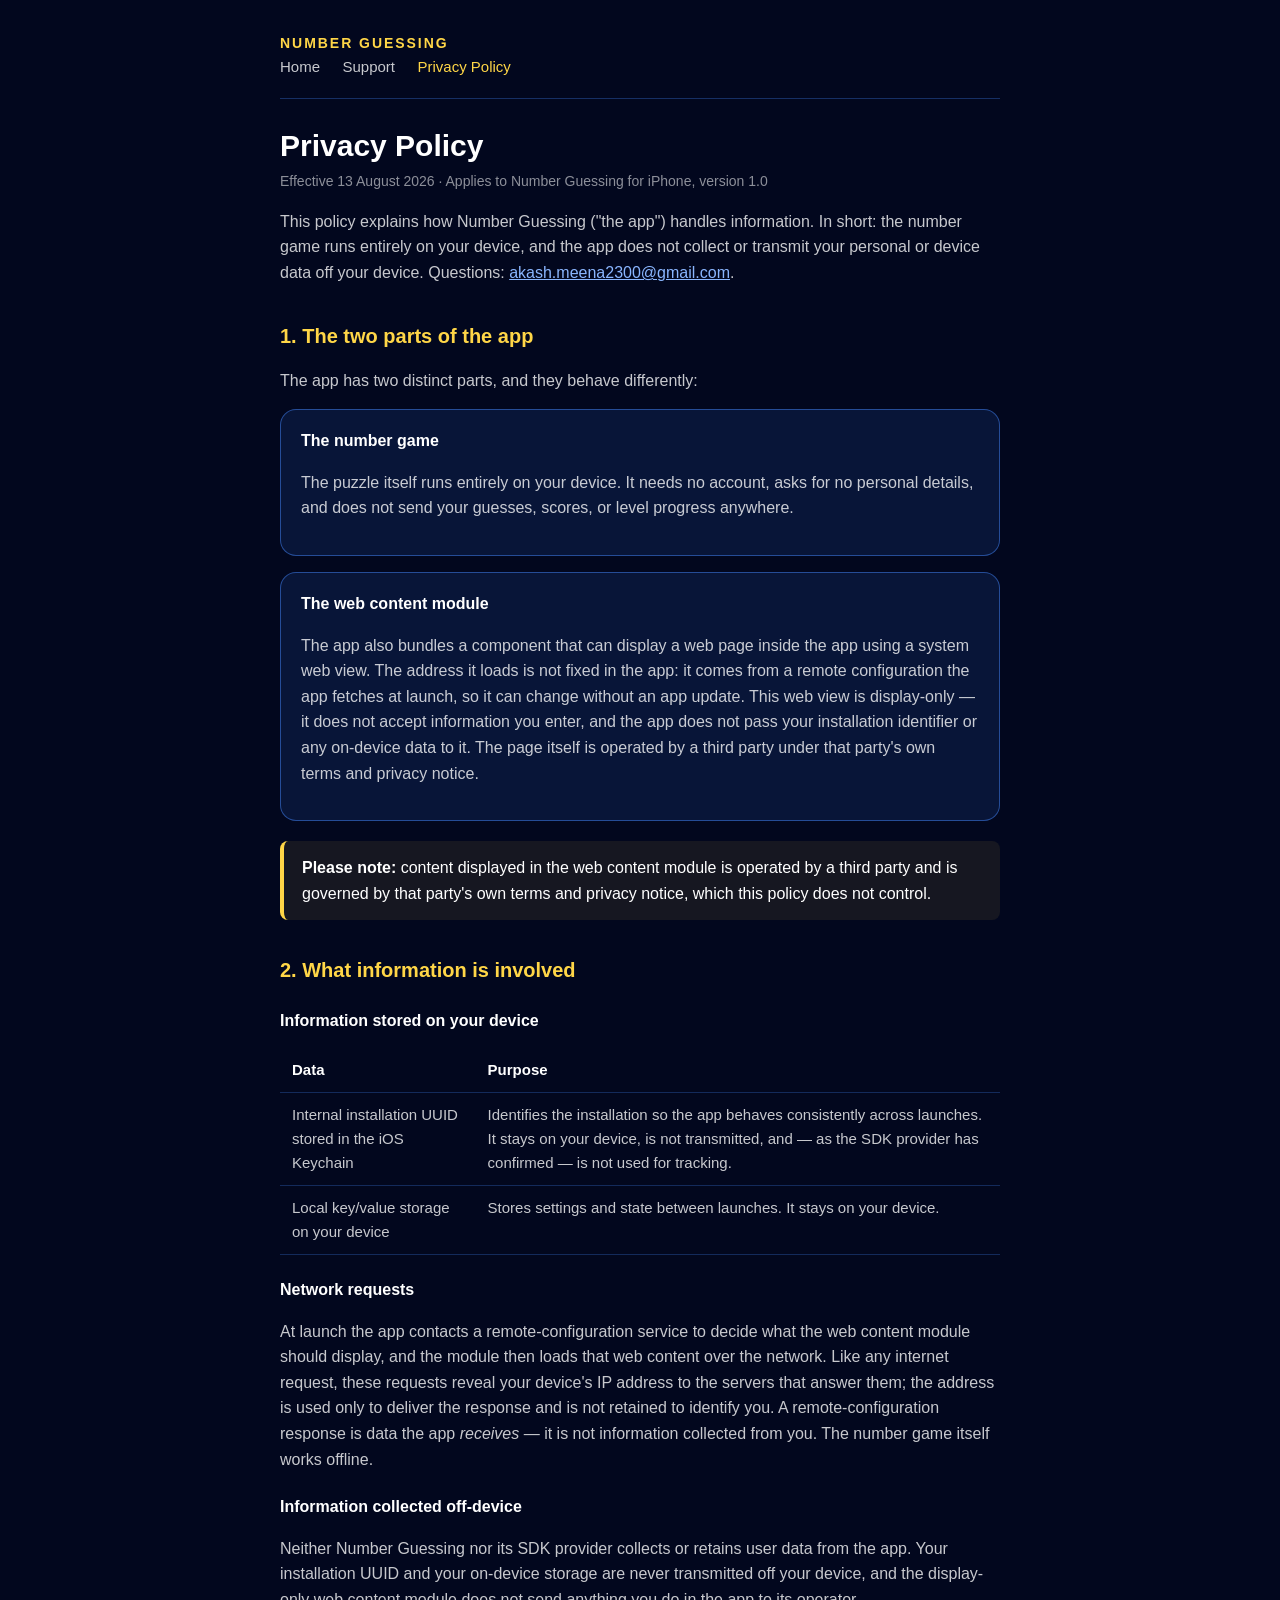
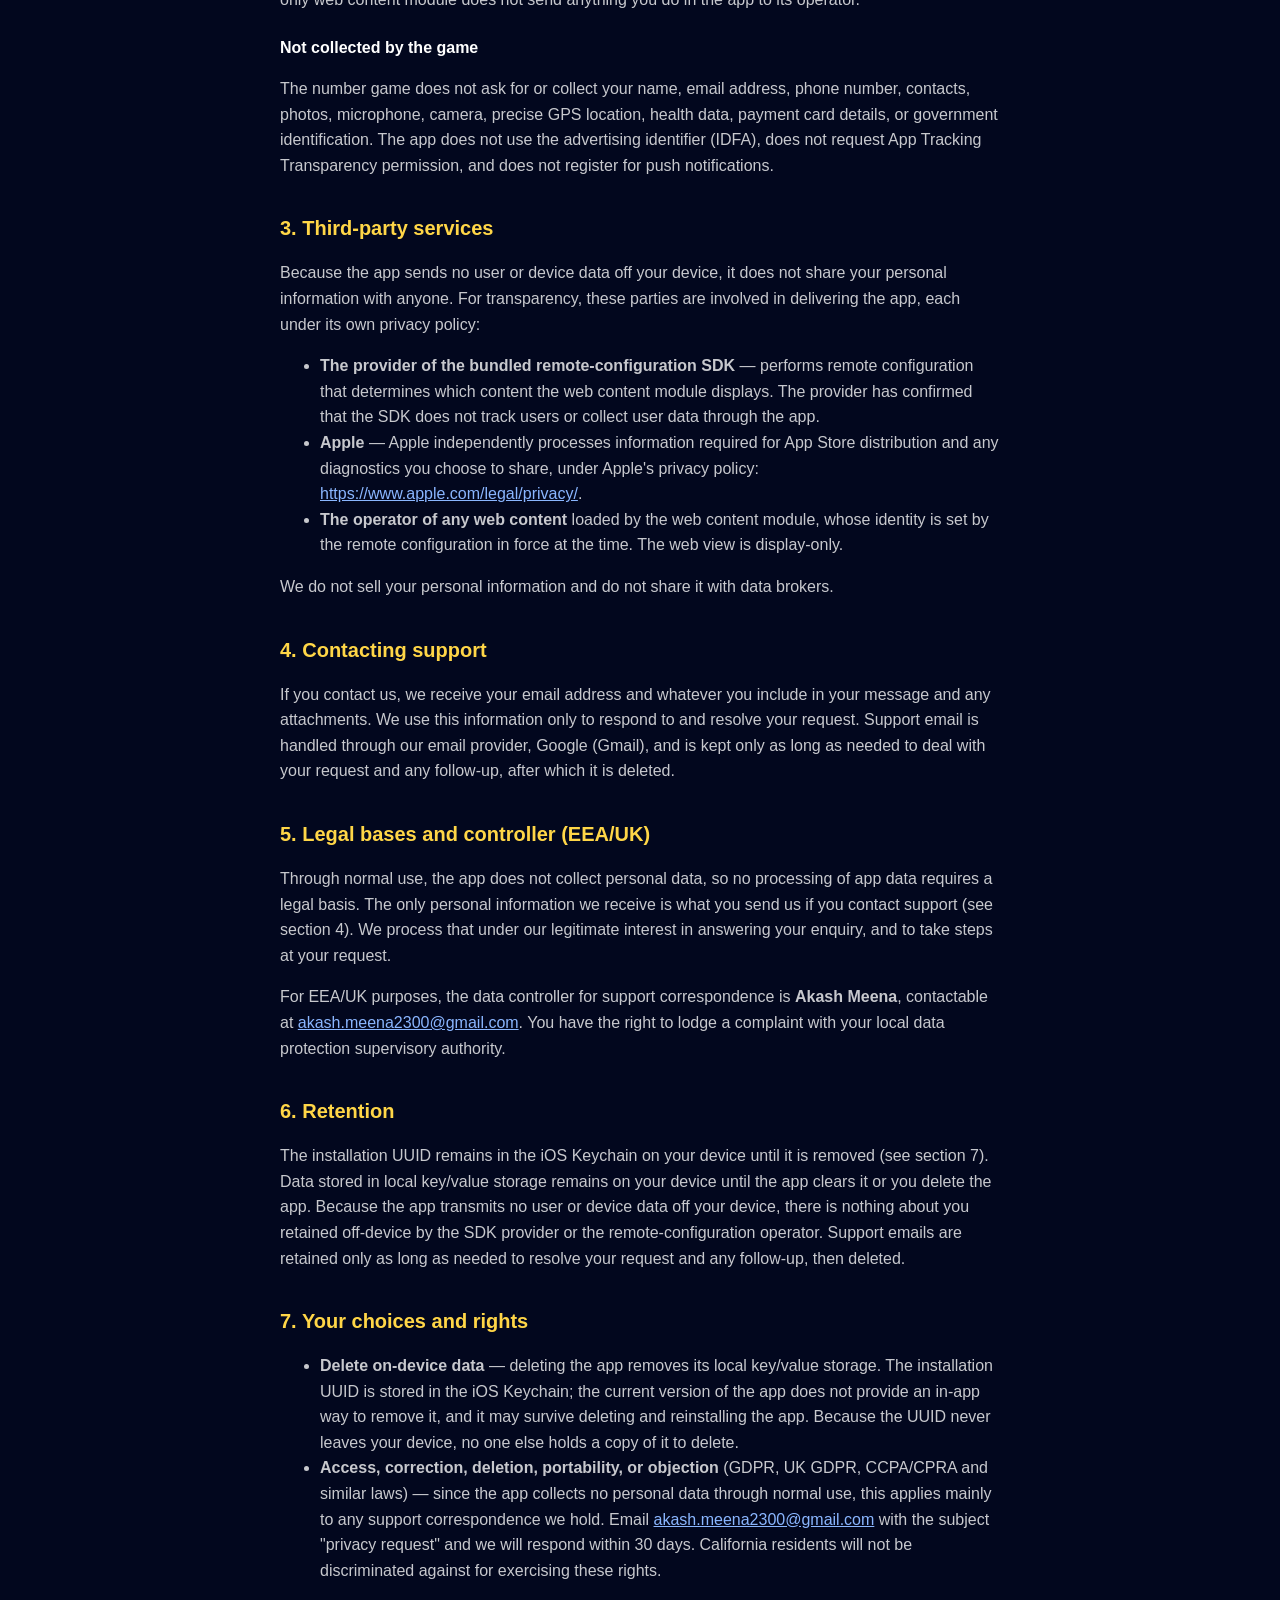
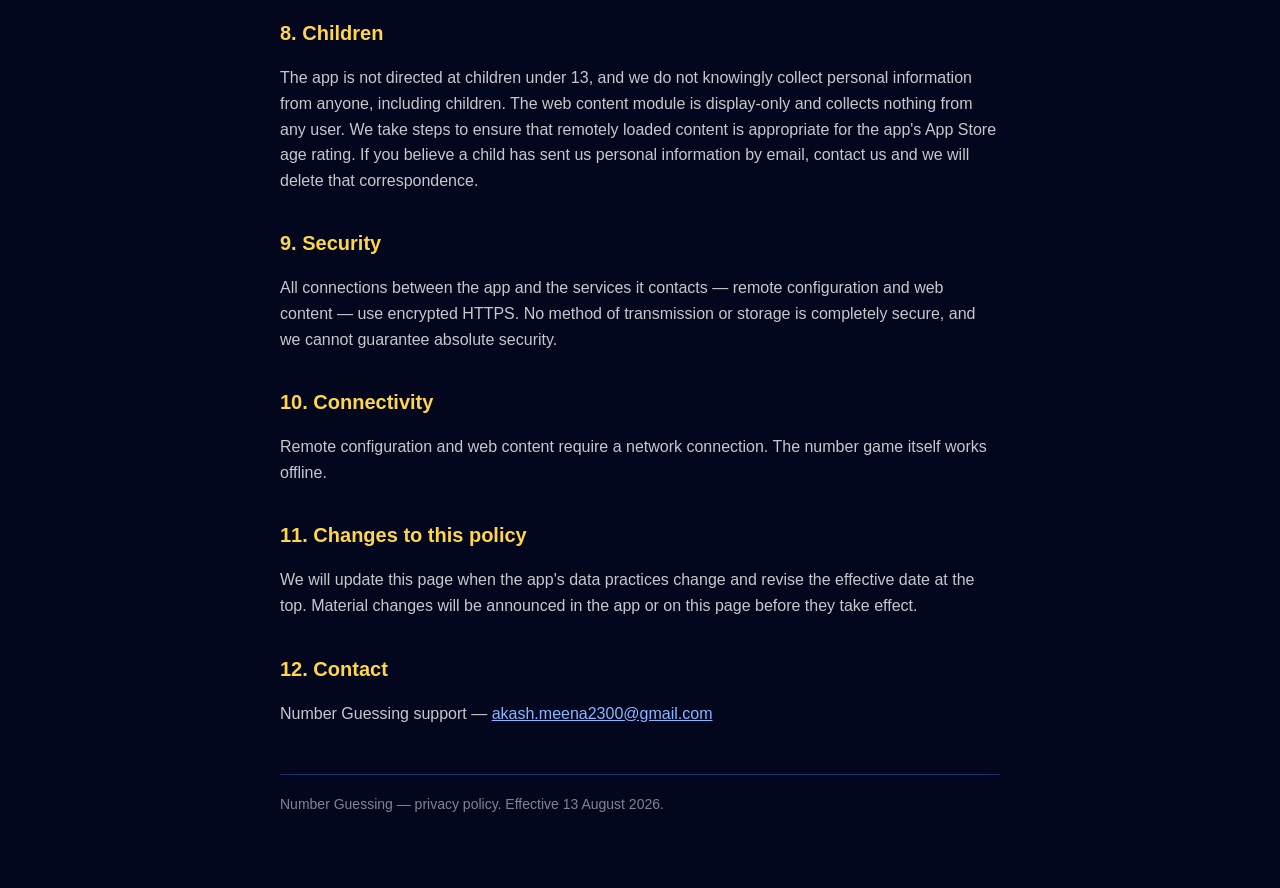
==== commit 89519aae: "Update privacy.html" ====
--- a/privacy.html
+++ b/privacy.html
@@ -19,9 +19,9 @@
 </header>
 
 <h1>Privacy Policy</h1>
-<p class="updated">Effective 10 August 2026 · Applies to Number Guessing for iPhone, version 1.0</p>
+<p class="updated">Effective 13 August 2026 · Applies to Number Guessing for iPhone, version 1.0</p>
 
-<p>This policy explains what Number Guessing ("the app") collects, why, who it is shared with, and what you can do about it. Questions: <a href="mailto:akash.meena2300@gmail.com">akash.meena2300@gmail.com</a>.</p>
+<p>This policy explains how Number Guessing ("the app") handles information. In short: the number game runs entirely on your device, and the app does not collect or transmit your personal or device data off your device. Questions: <a href="mailto:akash.meena2300@gmail.com">akash.meena2300@gmail.com</a>.</p>
 
 <h2>1. The two parts of the app</h2>
 <p>The app has two distinct parts, and they behave differently:</p>
@@ -33,68 +33,73 @@
 
 <div class="card">
 <h3>The web content module</h3>
-<p>The app also bundles a component that can display a web page inside the app using a system web view. The address it loads is not fixed in the app: it comes from a remote configuration the app fetches at launch, so it can change without an app update. When that page is shown, the app can pass it the identifiers listed in section 2 through an in-app bridge, and anything you type into that page goes to whoever operates it — not to the game.</p>
+<p>The app also bundles a component that can display a web page inside the app using a system web view. The address it loads is not fixed in the app: it comes from a remote configuration the app fetches at launch, so it can change without an app update. This web view is display-only — it does not accept information you enter, and the app does not pass your installation identifier or any on-device data to it. The page itself is operated by a third party under that party's own terms and privacy notice.</p>
 </div>
 
 <div class="notice">
-<strong>Please note:</strong> content displayed in the web content module is operated by a third party and is governed by that party's own terms and privacy notice, which this policy does not control. Do not enter passwords, payment details, or government ID numbers into web content shown inside the app.
+<strong>Please note:</strong> content displayed in the web content module is operated by a third party and is governed by that party's own terms and privacy notice, which this policy does not control.
 </div>
 
-<h2>2. What is collected</h2>
+<h2>2. What information is involved</h2>
+
+<h3>Information stored on your device</h3>
 <table>
 <tr><th>Data</th><th>Purpose</th></tr>
-<tr><td>Internal installation UUID stored in the iOS Keychain</td><td>Identifies the installation so remote configuration and the web content module behave consistently across launches; can be read by the web content module through the in-app bridge. The client has confirmed this identifier is not used for cross-app tracking.</td></tr>
-<tr><td>Remote configuration responses</td><td>Fetched at launch to determine which content the web content module displays</td></tr>
-<tr><td>SDK operational and event requests, if transmitted</td><td>Sent by the bundled SDK to its operator to run remote configuration and record basic operational events</td></tr>
-<tr><td>Basic technical information (app version, OS version, device model), if transmitted</td><td>Included with SDK requests so the operator can serve compatible configuration and content</td></tr>
-<tr><td>Local key/value storage on your device</td><td>Storing settings and state between launches; readable by the web content module through the in-app bridge</td></tr>
-<tr><td>Anything you enter into web content shown in the app</td><td>Goes to the operator of that content, not to the game</td></tr>
+<tr><td>Internal installation UUID stored in the iOS Keychain</td><td>Identifies the installation so the app behaves consistently across launches. It stays on your device, is not transmitted, and — as the SDK provider has confirmed — is not used for tracking.</td></tr>
+<tr><td>Local key/value storage on your device</td><td>Stores settings and state between launches. It stays on your device.</td></tr>
 </table>
+
+<h3>Network requests</h3>
+<p>At launch the app contacts a remote-configuration service to decide what the web content module should display, and the module then loads that web content over the network. Like any internet request, these requests reveal your device's IP address to the servers that answer them; the address is used only to deliver the response and is not retained to identify you. A remote-configuration response is data the app <em>receives</em> — it is not information collected from you. The number game itself works offline.</p>
+
+<h3>Information collected off-device</h3>
+<p>Neither Number Guessing nor its SDK provider collects or retains user data from the app. Your installation UUID and your on-device storage are never transmitted off your device, and the display-only web content module does not send anything you do in the app to its operator.</p>
 
 <h3>Not collected by the game</h3>
 <p>The number game does not ask for or collect your name, email address, phone number, contacts, photos, microphone, camera, precise GPS location, health data, payment card details, or government identification. The app does not use the advertising identifier (IDFA), does not request App Tracking Transparency permission, and does not register for push notifications.</p>
 
 <h2>3. Third-party services</h2>
-<p>The app shares the data above with the following parties, each under its own privacy policy:</p>
+<p>Because the app sends no user or device data off your device, it does not share your personal information with anyone. For transparency, these parties are involved in delivering the app, each under its own privacy policy:</p>
 <ul>
-<li><strong>[SDK PROVIDER / REMOTE-CONFIGURATION OPERATOR LEGAL NAME]</strong> — provider of the bundled SDK that performs remote configuration and, where applicable, operational/event reporting. Privacy policy: <a href="[SDK PROVIDER PRIVACY POLICY URL]" target="_blank" rel="noopener">[SDK PROVIDER PRIVACY POLICY URL]</a></li>
-<li><strong>Apple</strong> — App Store distribution and, if enabled by you, crash and usage reports. <a href="https://www.apple.com/legal/privacy/" target="_blank" rel="noopener">apple.com/legal/privacy</a></li>
-<li><strong>The operator of any web content</strong> loaded by the web content module, whose identity is set by the remote configuration in force at the time.</li>
+<li><strong>The provider of the bundled remote-configuration SDK</strong> — performs remote configuration that determines which content the web content module displays. The provider has confirmed that the SDK does not track users or collect user data through the app.</li>
+<li><strong>Apple</strong> — Apple independently processes information required for App Store distribution and any diagnostics you choose to share, under Apple's privacy policy: <a href="https://www.apple.com/legal/privacy/" target="_blank" rel="noopener">https://www.apple.com/legal/privacy/</a>.</li>
+<li><strong>The operator of any web content</strong> loaded by the web content module, whose identity is set by the remote configuration in force at the time. The web view is display-only.</li>
 </ul>
 <p>We do not sell your personal information and do not share it with data brokers.</p>
 
-<h2>4. Legal bases (EEA/UK)</h2>
+<h2>4. Contacting support</h2>
+<p>If you contact us, we receive your email address and whatever you include in your message and any attachments. We use this information only to respond to and resolve your request. Support email is handled through our email provider, Google (Gmail), and is kept only as long as needed to deal with your request and any follow-up, after which it is deleted.</p>
+
+<h2>5. Legal bases and controller (EEA/UK)</h2>
+<p>Through normal use, the app does not collect personal data, so no processing of app data requires a legal basis. The only personal information we receive is what you send us if you contact support (see section 4). We process that under our legitimate interest in answering your enquiry, and to take steps at your request.</p>
+<p>For EEA/UK purposes, the data controller for support correspondence is <strong>Akash Meena</strong>, contactable at <a href="mailto:akash.meena2300@gmail.com">akash.meena2300@gmail.com</a>. You have the right to lodge a complaint with your local data protection supervisory authority.</p>
+
+<h2>6. Retention</h2>
+<p>The installation UUID remains in the iOS Keychain on your device until it is removed (see section 7). Data stored in local key/value storage remains on your device until the app clears it or you delete the app. Because the app transmits no user or device data off your device, there is nothing about you retained off-device by the SDK provider or the remote-configuration operator. Support emails are retained only as long as needed to resolve your request and any follow-up, then deleted.</p>
+
+<h2>7. Your choices and rights</h2>
 <ul>
-<li><strong>Legitimate interests</strong> — keeping the app working, security, and delivering remote configuration and web content.</li>
-<li><strong>Consent</strong> — where required for information you actively enter into web content shown in the app. You can decline by not entering such information.</li>
+<li><strong>Delete on-device data</strong> — deleting the app removes its local key/value storage. The installation UUID is stored in the iOS Keychain; the current version of the app does not provide an in-app way to remove it, and it may survive deleting and reinstalling the app. Because the UUID never leaves your device, no one else holds a copy of it to delete.</li>
+<li><strong>Access, correction, deletion, portability, or objection</strong> (GDPR, UK GDPR, CCPA/CPRA and similar laws) — since the app collects no personal data through normal use, this applies mainly to any support correspondence we hold. Email <a href="mailto:akash.meena2300@gmail.com">akash.meena2300@gmail.com</a> with the subject "privacy request" and we will respond within 30 days. California residents will not be discriminated against for exercising these rights.</li>
 </ul>
 
-<h2>5. Retention</h2>
-<p>The installation UUID remains in the iOS Keychain until it is removed (see section 6). Data stored in local key/value storage remains on your device until the app clears it. Retention of any SDK operational or event data by the SDK provider is governed by the provider's own privacy policy.</p>
+<h2>8. Children</h2>
+<p>The app is not directed at children under 13, and we do not knowingly collect personal information from anyone, including children. The web content module is display-only and collects nothing from any user. We take steps to ensure that remotely loaded content is appropriate for the app's App Store age rating. If you believe a child has sent us personal information by email, contact us and we will delete that correspondence.</p>
 
-<h2>6. Your choices and rights</h2>
-<ul>
-<li><strong>Delete on-device data</strong> — deleting the app removes its local key/value storage. Note that the installation UUID is stored in the iOS Keychain and may survive deletion and reinstallation of the app.</li>
-<li><strong>Access, correction, deletion, portability, or objection</strong> (GDPR, UK GDPR, CCPA/CPRA and similar laws) — email <a href="mailto:akash.meena2300@gmail.com">akash.meena2300@gmail.com</a> with the subject "privacy request". We respond within 30 days. California residents will not be discriminated against for exercising these rights.</li>
-</ul>
+<h2>9. Security</h2>
+<p>All connections between the app and the services it contacts — remote configuration and web content — use encrypted HTTPS. No method of transmission or storage is completely secure, and we cannot guarantee absolute security.</p>
 
-<h2>7. Children</h2>
-<p>The app is not directed at children under 13 and we do not knowingly collect personal information from them. If you believe a child has provided personal information, email us and we will delete it. Because the web content module can display third-party content that we do not author, we recommend supervision for younger users.</p>
-
-<h2>8. Security</h2>
-<p>Traffic between the app and its service providers uses encrypted HTTPS connections. No method of transmission or storage is completely secure, and we cannot guarantee absolute security.</p>
-
-<h2>9. Connectivity</h2>
+<h2>10. Connectivity</h2>
 <p>Remote configuration and web content require a network connection. The number game itself works offline.</p>
 
-<h2>10. Changes to this policy</h2>
+<h2>11. Changes to this policy</h2>
 <p>We will update this page when the app's data practices change and revise the effective date at the top. Material changes will be announced in the app or on this page before they take effect.</p>
 
-<h2>11. Contact</h2>
+<h2>12. Contact</h2>
 <p>Number Guessing support — <a href="mailto:akash.meena2300@gmail.com">akash.meena2300@gmail.com</a></p>
 
 <footer class="site">
-Number Guessing — privacy policy. Effective 10 August 2026.
+Number Guessing — privacy policy. Effective 13 August 2026.
 </footer>
 
 </div>
